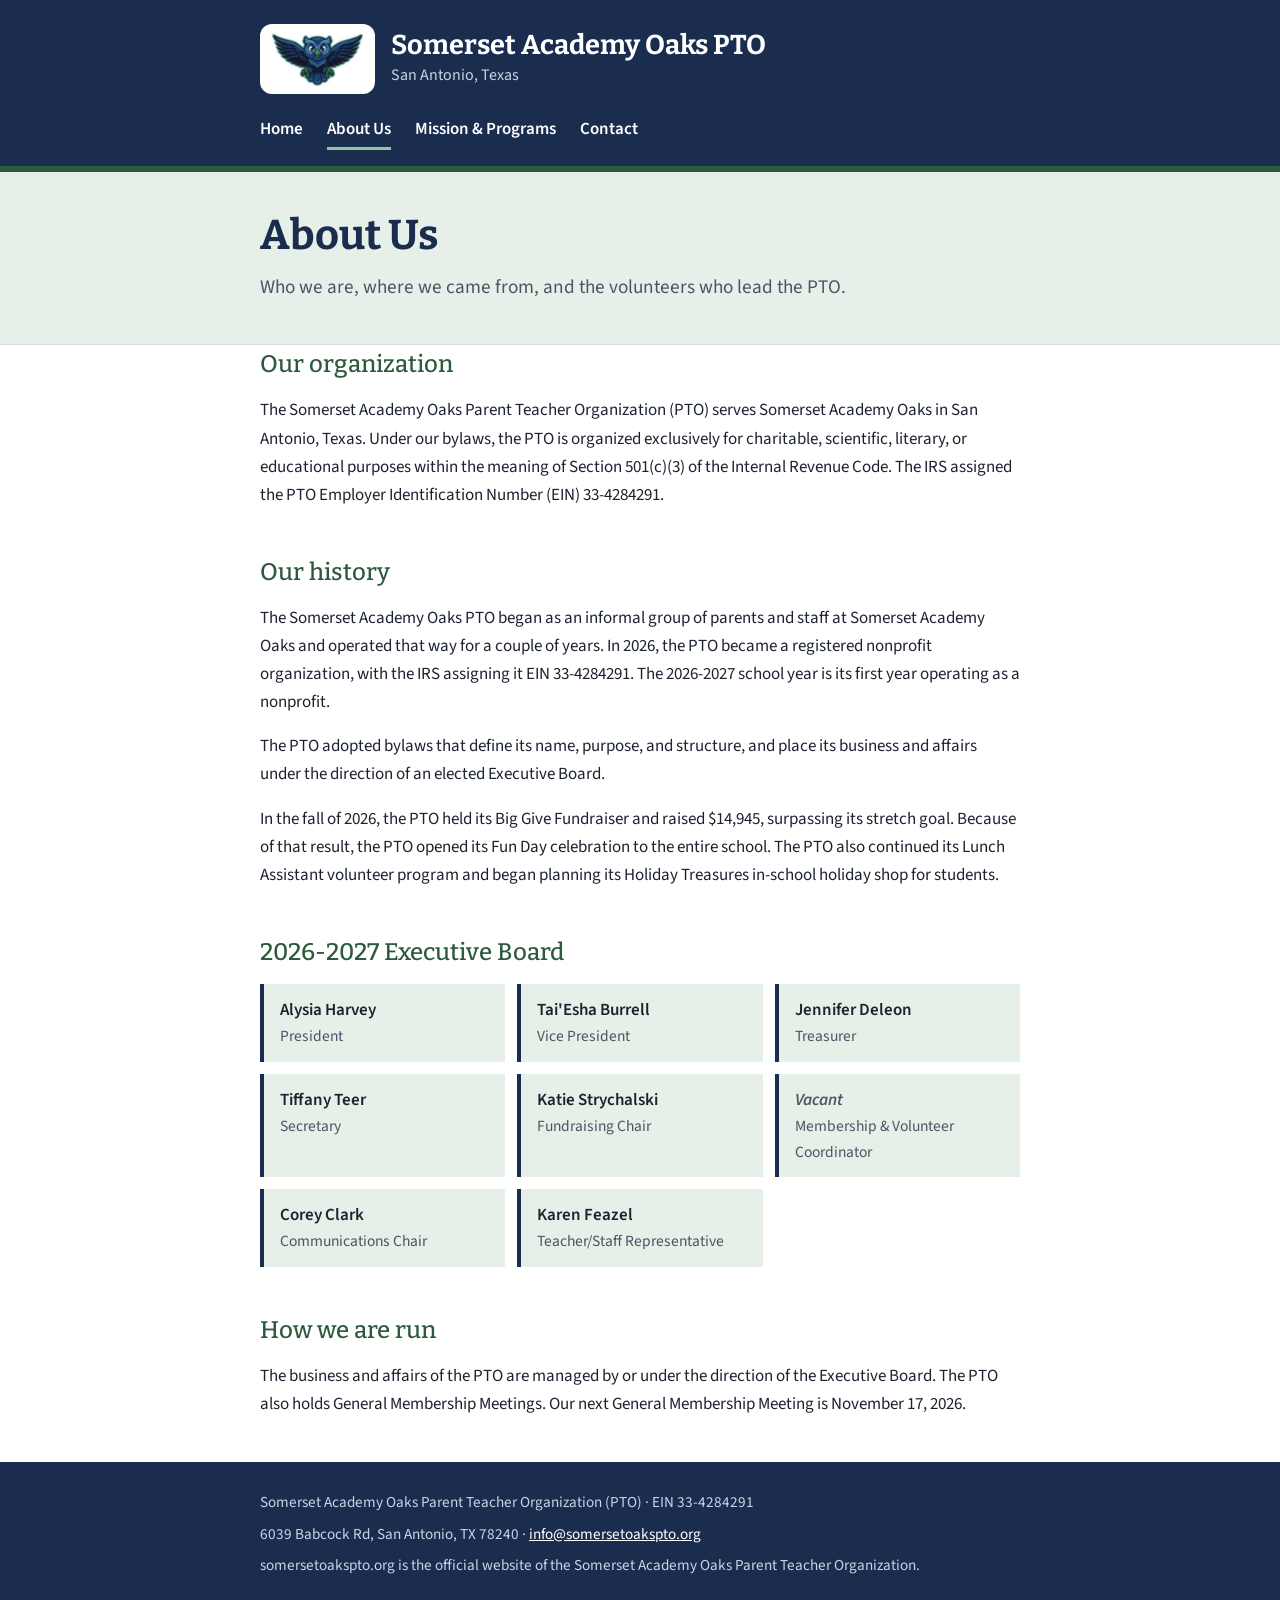
==== about.html @ 8867a259 "Add files via upload" ====
<!DOCTYPE html>
<html lang="en">
<head>
<meta charset="utf-8">
<meta name="viewport" content="width=device-width, initial-scale=1">
<title>About Us | Somerset Academy Oaks PTO</title>
<meta name="description" content="Somerset Academy Oaks Parent Teacher Organization (PTO), a nonprofit in San Antonio, Texas. EIN 33-4284291.">
<link rel="icon" href="owl.png">
<link rel="preconnect" href="https://fonts.googleapis.com">
<link rel="preconnect" href="https://fonts.gstatic.com" crossorigin>
<link href="https://fonts.googleapis.com/css2?family=Bitter:wght@500;700&family=Source+Sans+3:wght@400;600&display=swap" rel="stylesheet">
<link rel="stylesheet" href="styles.css">
</head>
<body>

<header>
  <div class="wrap">
    <a class="brand" href="index.html">
      <span class="mark"><img src="owl.png" alt="Somerset Academy Oaks owl" width="96" height="57"></span>
      <span>
        <span class="brand-name">Somerset Academy Oaks PTO</span>
        <span class="brand-place">San Antonio, Texas</span>
      </span>
    </a>
    <nav aria-label="Main">
      <ul>
        <li><a href="index.html">Home</a></li>
        <li><a href="about.html" aria-current="page">About Us</a></li>
        <li><a href="mission.html">Mission &amp; Programs</a></li>
        <li><a href="contact.html">Contact</a></li>
      </ul>
    </nav>
  </div>
</header>

<div class="hero">
  <div class="wrap">
    <h1>About Us</h1>
    <p class="lede">Who we are, where we came from, and the volunteers who lead the PTO.</p>
  </div>
</div>

<main class="wrap">
  <section aria-labelledby="org">
    <h2 id="org">Our organization</h2>
    <p>The Somerset Academy Oaks Parent Teacher Organization (PTO) serves Somerset Academy Oaks in San Antonio, Texas. Under our bylaws, the PTO is organized exclusively for charitable, scientific, literary, or educational purposes within the meaning of Section 501(c)(3) of the Internal Revenue Code. The IRS assigned the PTO Employer Identification Number (EIN) 33-4284291.</p>
  </section>

  <section aria-labelledby="history">
    <h2 id="history">Our history</h2>
    <p>The Somerset Academy Oaks PTO began as an informal group of parents and staff at Somerset Academy Oaks and operated that way for a couple of years. In 2026, the PTO became a registered nonprofit organization, with the IRS assigning it EIN 33-4284291. The 2026-2027 school year is its first year operating as a nonprofit.</p>
    <p>The PTO adopted bylaws that define its name, purpose, and structure, and place its business and affairs under the direction of an elected Executive Board.</p>
    <p>In the fall of 2026, the PTO held its Big Give Fundraiser and raised $14,945, surpassing its stretch goal. Because of that result, the PTO opened its Fun Day celebration to the entire school. The PTO also continued its Lunch Assistant volunteer program and began planning its Holiday Treasures in-school holiday shop for students.</p>
  </section>

  <section aria-labelledby="board">
    <h2 id="board">2026-2027 Executive Board</h2>
    <ul class="board">
      <li><span class="name">Alysia Harvey</span><span class="role">President</span></li>
      <li><span class="name">Tai'Esha Burrell</span><span class="role">Vice President</span></li>
      <li><span class="name">Jennifer Deleon</span><span class="role">Treasurer</span></li>
      <li><span class="name">Tiffany Teer</span><span class="role">Secretary</span></li>
      <li><span class="name">Katie Strychalski</span><span class="role">Fundraising Chair</span></li>
      <li class="vacant"><span class="name">Vacant</span><span class="role">Membership &amp; Volunteer Coordinator</span></li>
      <li><span class="name">Corey Clark</span><span class="role">Communications Chair</span></li>
      <li><span class="name">Karen Feazel</span><span class="role">Teacher/Staff Representative</span></li>
    </ul>
  </section>

  <section aria-labelledby="gov">
    <h2 id="gov">How we are run</h2>
    <p>The business and affairs of the PTO are managed by or under the direction of the Executive Board. The PTO also holds General Membership Meetings. Our next General Membership Meeting is November 17, 2026.</p>
  </section>
</main>

<footer>
  <div class="wrap">
    <p>Somerset Academy Oaks Parent Teacher Organization (PTO) &middot; EIN 33-4284291</p>
    <p>6039 Babcock Rd, San Antonio, TX 78240 &middot; <a href="mailto:info@somersetoakspto.org">info@somersetoakspto.org</a></p>
    <p>somersetoakspto.org is the official website of the Somerset Academy Oaks Parent Teacher Organization.</p>
  </div>
</footer>

</body>
</html>
---- styles.css ----
:root {
  --navy: #1B2D4F;
  --forest: #2D5A3D;
  --forest-soft: #E6EFE8;
  --paper: #FFFFFF;
  --ink: #1C2330;
  --muted: #4A5566;
  --rule: #D3DCE3;
  --on-navy: #FFFFFF;
  --on-navy-muted: #C9D4E6;
  color-scheme: light dark;
}
@media (prefers-color-scheme: dark) {
  :root {
    --navy: #13213B;
    --forest: #8CC7A0;
    --forest-soft: #1A2A22;
    --paper: #0F1624;
    --ink: #E7ECF3;
    --muted: #AEB9C9;
    --rule: #2B3A52;
    --on-navy-muted: #B8C6DD;
  }
}
* { box-sizing: border-box; }
html, body { margin: 0; }
body {
  background: var(--paper);
  color: var(--ink);
  font: 400 1.0625rem/1.65 "Source Sans 3", "Segoe UI", Arial, sans-serif;
}
a { color: var(--forest); }
a:focus-visible { outline: 3px solid var(--forest); outline-offset: 2px; }
.wrap { max-width: 50rem; margin: 0 auto; padding: 0 1.25rem; }

header { background: var(--navy); color: var(--on-navy); border-bottom: 6px solid var(--forest); }
.brand { display: flex; align-items: center; gap: 1rem; padding: 1.5rem 0 1rem; text-decoration: none; color: inherit; }
.mark { background: #FFFFFF; border-radius: 12px; padding: 0.4rem 0.6rem; flex-shrink: 0; }
.mark img { display: block; width: 96px; height: auto; }
.brand-name { font-family: "Bitter", Georgia, serif; font-weight: 700; font-size: clamp(1.25rem, 3.5vw, 1.7rem); line-height: 1.2; display: block; }
.brand-place { color: var(--on-navy-muted); font-size: 1rem; display: block; }

nav ul { list-style: none; margin: 0; padding: 0 0 1rem; display: flex; flex-wrap: wrap; gap: 0.25rem 1.5rem; }
nav a { color: var(--on-navy); text-decoration: none; font-weight: 600; padding: 0.3rem 0; display: inline-block; border-bottom: 3px solid transparent; }
nav a:hover { border-bottom-color: var(--on-navy-muted); }
nav a[aria-current="page"] { border-bottom-color: #8CC7A0; }

.hero { background: var(--forest-soft); padding: 2.5rem 0; border-bottom: 1px solid var(--rule); }
h1 { font-family: "Bitter", Georgia, serif; font-weight: 700; font-size: clamp(1.9rem, 5vw, 2.6rem); line-height: 1.15; color: var(--navy); margin: 0 0 0.75rem; }
@media (prefers-color-scheme: dark) { h1 { color: var(--ink); } }
.lede { font-size: 1.2rem; color: var(--muted); margin: 0; max-width: 40rem; }

main { padding: 2.5rem 0 3rem; }
section { margin-bottom: 2.75rem; }
h2 { font-family: "Bitter", Georgia, serif; font-weight: 500; font-size: 1.5rem; color: var(--forest); margin: 0 0 0.75rem; }
h3 { font-size: 1.1rem; margin: 0 0 0.35rem; }
p { margin: 0 0 1rem; }
ul.plain { padding-left: 1.2rem; margin: 0 0 1rem; }
ul.plain li { margin-bottom: 0.4rem; }

.cards { list-style: none; margin: 0; padding: 0; display: grid; grid-template-columns: repeat(auto-fill, minmax(14rem, 1fr)); gap: 0.85rem; }
.cards li { background: var(--forest-soft); border-left: 4px solid var(--navy); padding: 1rem 1.1rem; }
@media (prefers-color-scheme: dark) { .cards li { border-left-color: var(--forest); } }
.cards p { margin: 0; color: var(--muted); font-size: 0.98rem; }
.cards a { font-weight: 600; }

.stat { font-family: "Bitter", Georgia, serif; font-size: 2.4rem; font-weight: 700; color: var(--forest); line-height: 1; margin: 0 0 0.3rem; }

.board { list-style: none; margin: 0; padding: 0; display: grid; grid-template-columns: repeat(auto-fill, minmax(13rem, 1fr)); gap: 0.75rem; }
.board li { background: var(--forest-soft); border-left: 4px solid var(--navy); padding: 0.75rem 1rem; }
@media (prefers-color-scheme: dark) { .board li { border-left-color: var(--forest); } }
.board .name { display: block; font-weight: 600; }
.board .role { display: block; color: var(--muted); font-size: 0.97rem; }
.board .vacant .name { font-style: italic; color: var(--muted); }

.details { border-left: 4px solid var(--forest); padding: 0.25rem 0 0.25rem 1.25rem; }
dl { margin: 0; display: grid; grid-template-columns: max-content 1fr; gap: 0.6rem 1.5rem; }
dt { font-weight: 600; color: var(--muted); }
dd { margin: 0; }
address { font-style: normal; }
@media (max-width: 560px) {
  dl { grid-template-columns: 1fr; gap: 0.15rem; }
  dd { margin-bottom: 0.75rem; }
  .mark img { width: 72px; }
}

footer { background: var(--navy); color: var(--on-navy-muted); padding: 1.75rem 0 2.25rem; font-size: 0.95rem; }
footer p { margin: 0 0 0.4rem; }
footer a { color: var(--on-navy); }
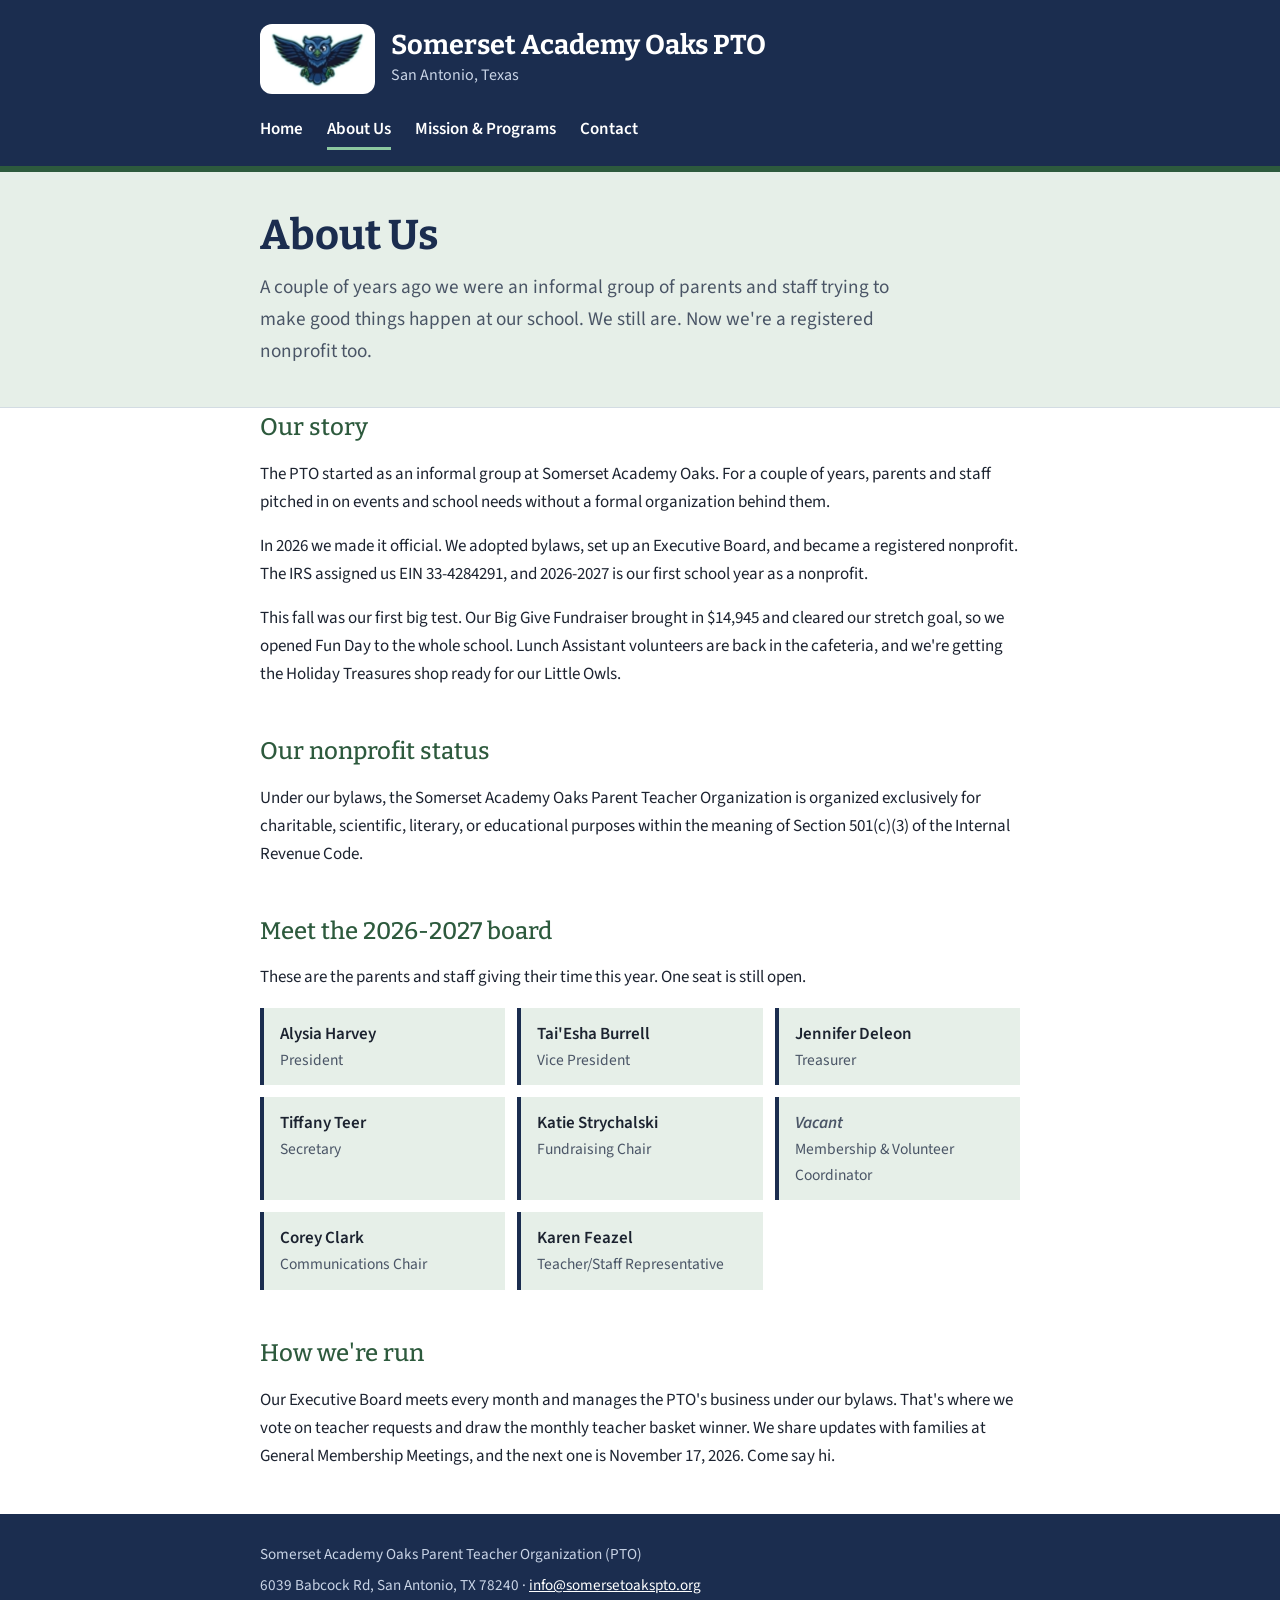
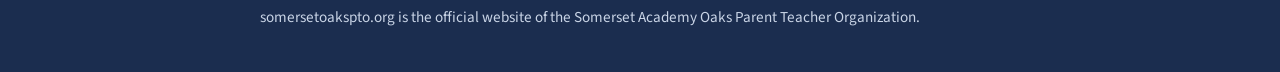
==== commit 45eb79d9: "Add files via upload" ====
--- a/about.html
+++ b/about.html
@@ -36,25 +36,26 @@
 <div class="hero">
   <div class="wrap">
     <h1>About Us</h1>
-    <p class="lede">Who we are, where we came from, and the volunteers who lead the PTO.</p>
+    <p class="lede">A couple of years ago we were an informal group of parents and staff trying to make good things happen at our school. We still are. Now we're a registered nonprofit too.</p>
   </div>
 </div>
 
 <main class="wrap">
-  <section aria-labelledby="org">
-    <h2 id="org">Our organization</h2>
-    <p>The Somerset Academy Oaks Parent Teacher Organization (PTO) serves Somerset Academy Oaks in San Antonio, Texas. Under our bylaws, the PTO is organized exclusively for charitable, scientific, literary, or educational purposes within the meaning of Section 501(c)(3) of the Internal Revenue Code. The IRS assigned the PTO Employer Identification Number (EIN) 33-4284291.</p>
+  <section aria-labelledby="story">
+    <h2 id="story">Our story</h2>
+    <p>The PTO started as an informal group at Somerset Academy Oaks. For a couple of years, parents and staff pitched in on events and school needs without a formal organization behind them.</p>
+    <p>In 2026 we made it official. We adopted bylaws, set up an Executive Board, and became a registered nonprofit. The IRS assigned us EIN 33-4284291, and 2026-2027 is our first school year as a nonprofit.</p>
+    <p>This fall was our first big test. Our Big Give Fundraiser brought in $14,945 and cleared our stretch goal, so we opened Fun Day to the whole school. Lunch Assistant volunteers are back in the cafeteria, and we're getting the Holiday Treasures shop ready for our Little Owls.</p>
   </section>
 
-  <section aria-labelledby="history">
-    <h2 id="history">Our history</h2>
-    <p>The Somerset Academy Oaks PTO began as an informal group of parents and staff at Somerset Academy Oaks and operated that way for a couple of years. In 2026, the PTO became a registered nonprofit organization, with the IRS assigning it EIN 33-4284291. The 2026-2027 school year is its first year operating as a nonprofit.</p>
-    <p>The PTO adopted bylaws that define its name, purpose, and structure, and place its business and affairs under the direction of an elected Executive Board.</p>
-    <p>In the fall of 2026, the PTO held its Big Give Fundraiser and raised $14,945, surpassing its stretch goal. Because of that result, the PTO opened its Fun Day celebration to the entire school. The PTO also continued its Lunch Assistant volunteer program and began planning its Holiday Treasures in-school holiday shop for students.</p>
+  <section aria-labelledby="status">
+    <h2 id="status">Our nonprofit status</h2>
+    <p>Under our bylaws, the Somerset Academy Oaks Parent Teacher Organization is organized exclusively for charitable, scientific, literary, or educational purposes within the meaning of Section 501(c)(3) of the Internal Revenue Code.</p>
   </section>
 
   <section aria-labelledby="board">
-    <h2 id="board">2026-2027 Executive Board</h2>
+    <h2 id="board">Meet the 2026-2027 board</h2>
+    <p>These are the parents and staff giving their time this year. One seat is still open.</p>
     <ul class="board">
       <li><span class="name">Alysia Harvey</span><span class="role">President</span></li>
       <li><span class="name">Tai'Esha Burrell</span><span class="role">Vice President</span></li>
@@ -68,14 +69,14 @@
   </section>
 
   <section aria-labelledby="gov">
-    <h2 id="gov">How we are run</h2>
-    <p>The business and affairs of the PTO are managed by or under the direction of the Executive Board. The PTO also holds General Membership Meetings. Our next General Membership Meeting is November 17, 2026.</p>
+    <h2 id="gov">How we're run</h2>
+    <p>Our Executive Board meets every month and manages the PTO's business under our bylaws. That's where we vote on teacher requests and draw the monthly teacher basket winner. We share updates with families at General Membership Meetings, and the next one is November 17, 2026. Come say hi.</p>
   </section>
 </main>
 
 <footer>
   <div class="wrap">
-    <p>Somerset Academy Oaks Parent Teacher Organization (PTO) &middot; EIN 33-4284291</p>
+    <p>Somerset Academy Oaks Parent Teacher Organization (PTO)</p>
     <p>6039 Babcock Rd, San Antonio, TX 78240 &middot; <a href="mailto:info@somersetoakspto.org">info@somersetoakspto.org</a></p>
     <p>somersetoakspto.org is the official website of the Somerset Academy Oaks Parent Teacher Organization.</p>
   </div>
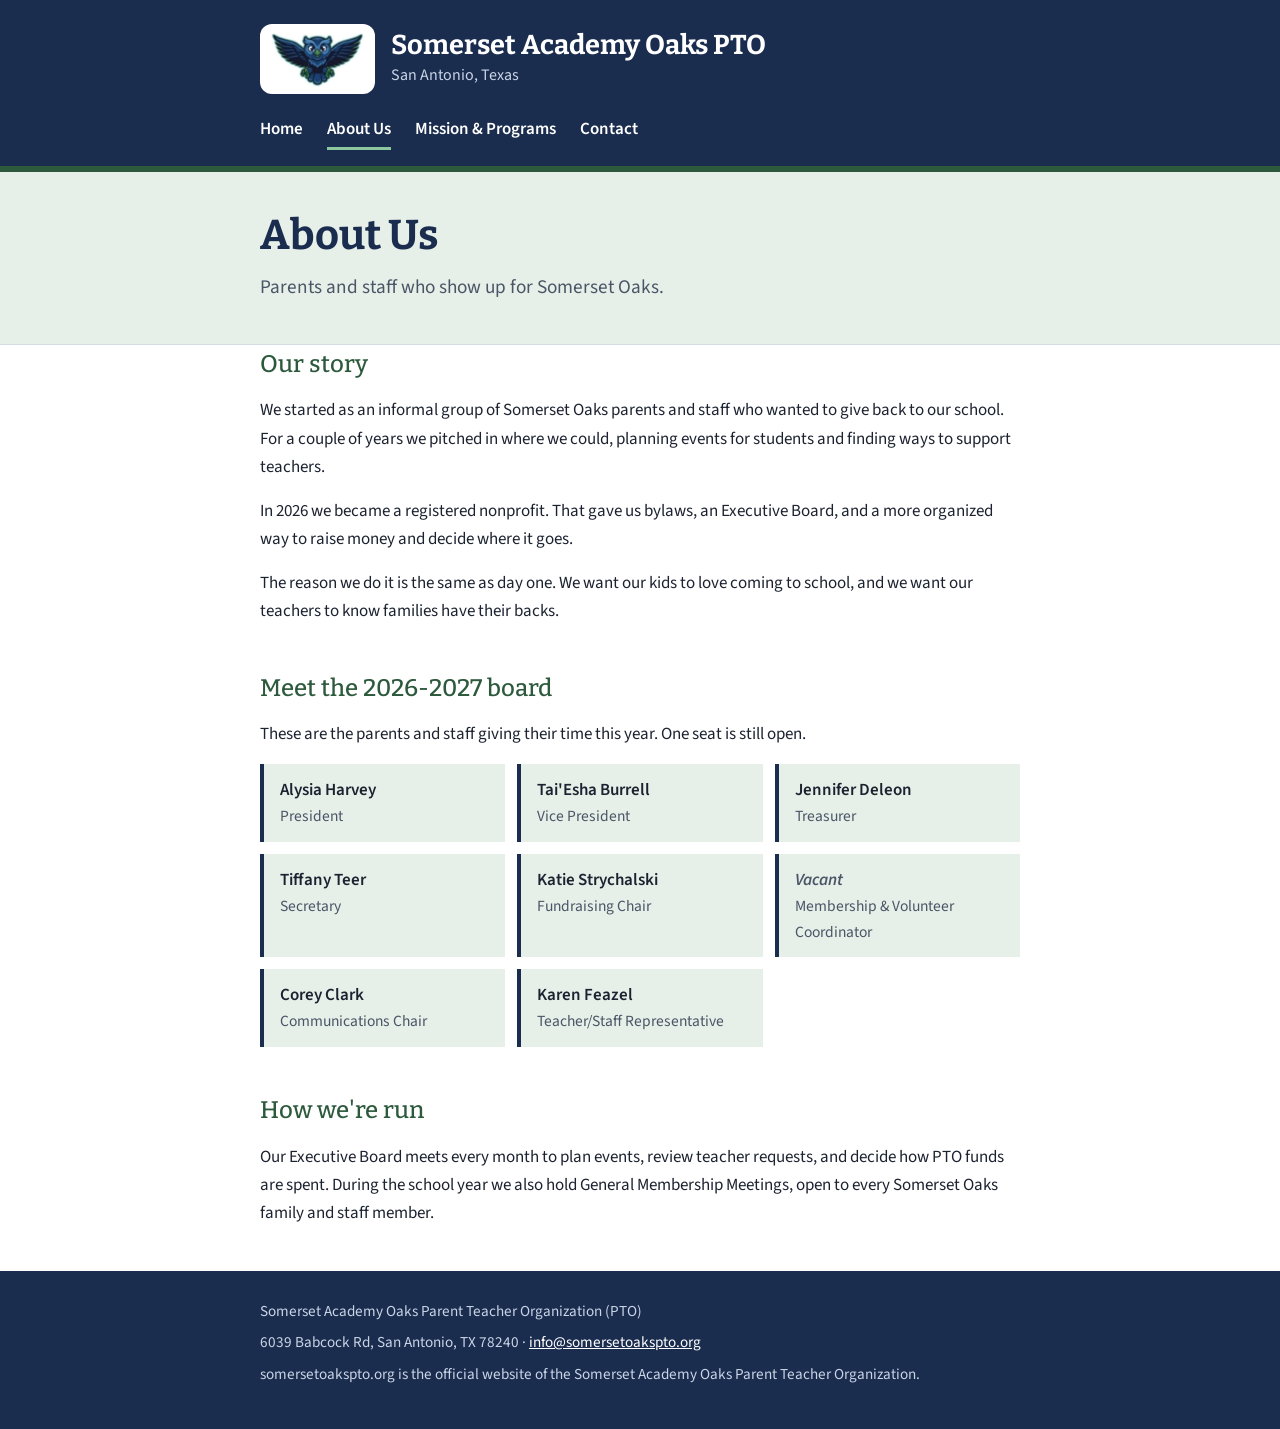
==== commit 5b3053d3: "Add files via upload" ====
--- a/about.html
+++ b/about.html
@@ -36,22 +36,18 @@
 <div class="hero">
   <div class="wrap">
     <h1>About Us</h1>
-    <p class="lede">A couple of years ago we were an informal group of parents and staff trying to make good things happen at our school. We still are. Now we're a registered nonprofit too.</p>
+    <p class="lede">Parents and staff who show up for Somerset Oaks.</p>
   </div>
 </div>
 
 <main class="wrap">
   <section aria-labelledby="story">
     <h2 id="story">Our story</h2>
-    <p>The PTO started as an informal group at Somerset Academy Oaks. For a couple of years, parents and staff pitched in on events and school needs without a formal organization behind them.</p>
-    <p>In 2026 we made it official. We adopted bylaws, set up an Executive Board, and became a registered nonprofit. The IRS assigned us EIN 33-4284291, and 2026-2027 is our first school year as a nonprofit.</p>
-    <p>This fall was our first big test. Our Big Give Fundraiser brought in $14,945 and cleared our stretch goal, so we opened Fun Day to the whole school. Lunch Assistant volunteers are back in the cafeteria, and we're getting the Holiday Treasures shop ready for our Little Owls.</p>
+    <p>We started as an informal group of Somerset Oaks parents and staff who wanted to give back to our school. For a couple of years we pitched in where we could, planning events for students and finding ways to support teachers.</p>
+    <p>In 2026 we became a registered nonprofit. That gave us bylaws, an Executive Board, and a more organized way to raise money and decide where it goes.</p>
+    <p>The reason we do it is the same as day one. We want our kids to love coming to school, and we want our teachers to know families have their backs.</p>
   </section>
 
-  <section aria-labelledby="status">
-    <h2 id="status">Our nonprofit status</h2>
-    <p>Under our bylaws, the Somerset Academy Oaks Parent Teacher Organization is organized exclusively for charitable, scientific, literary, or educational purposes within the meaning of Section 501(c)(3) of the Internal Revenue Code.</p>
-  </section>
 
   <section aria-labelledby="board">
     <h2 id="board">Meet the 2026-2027 board</h2>
@@ -70,7 +66,7 @@
 
   <section aria-labelledby="gov">
     <h2 id="gov">How we're run</h2>
-    <p>Our Executive Board meets every month and manages the PTO's business under our bylaws. That's where we vote on teacher requests and draw the monthly teacher basket winner. We share updates with families at General Membership Meetings, and the next one is November 17, 2026. Come say hi.</p>
+    <p>Our Executive Board meets every month to plan events, review teacher requests, and decide how PTO funds are spent. During the school year we also hold General Membership Meetings, open to every Somerset Oaks family and staff member.</p>
   </section>
 </main>
 
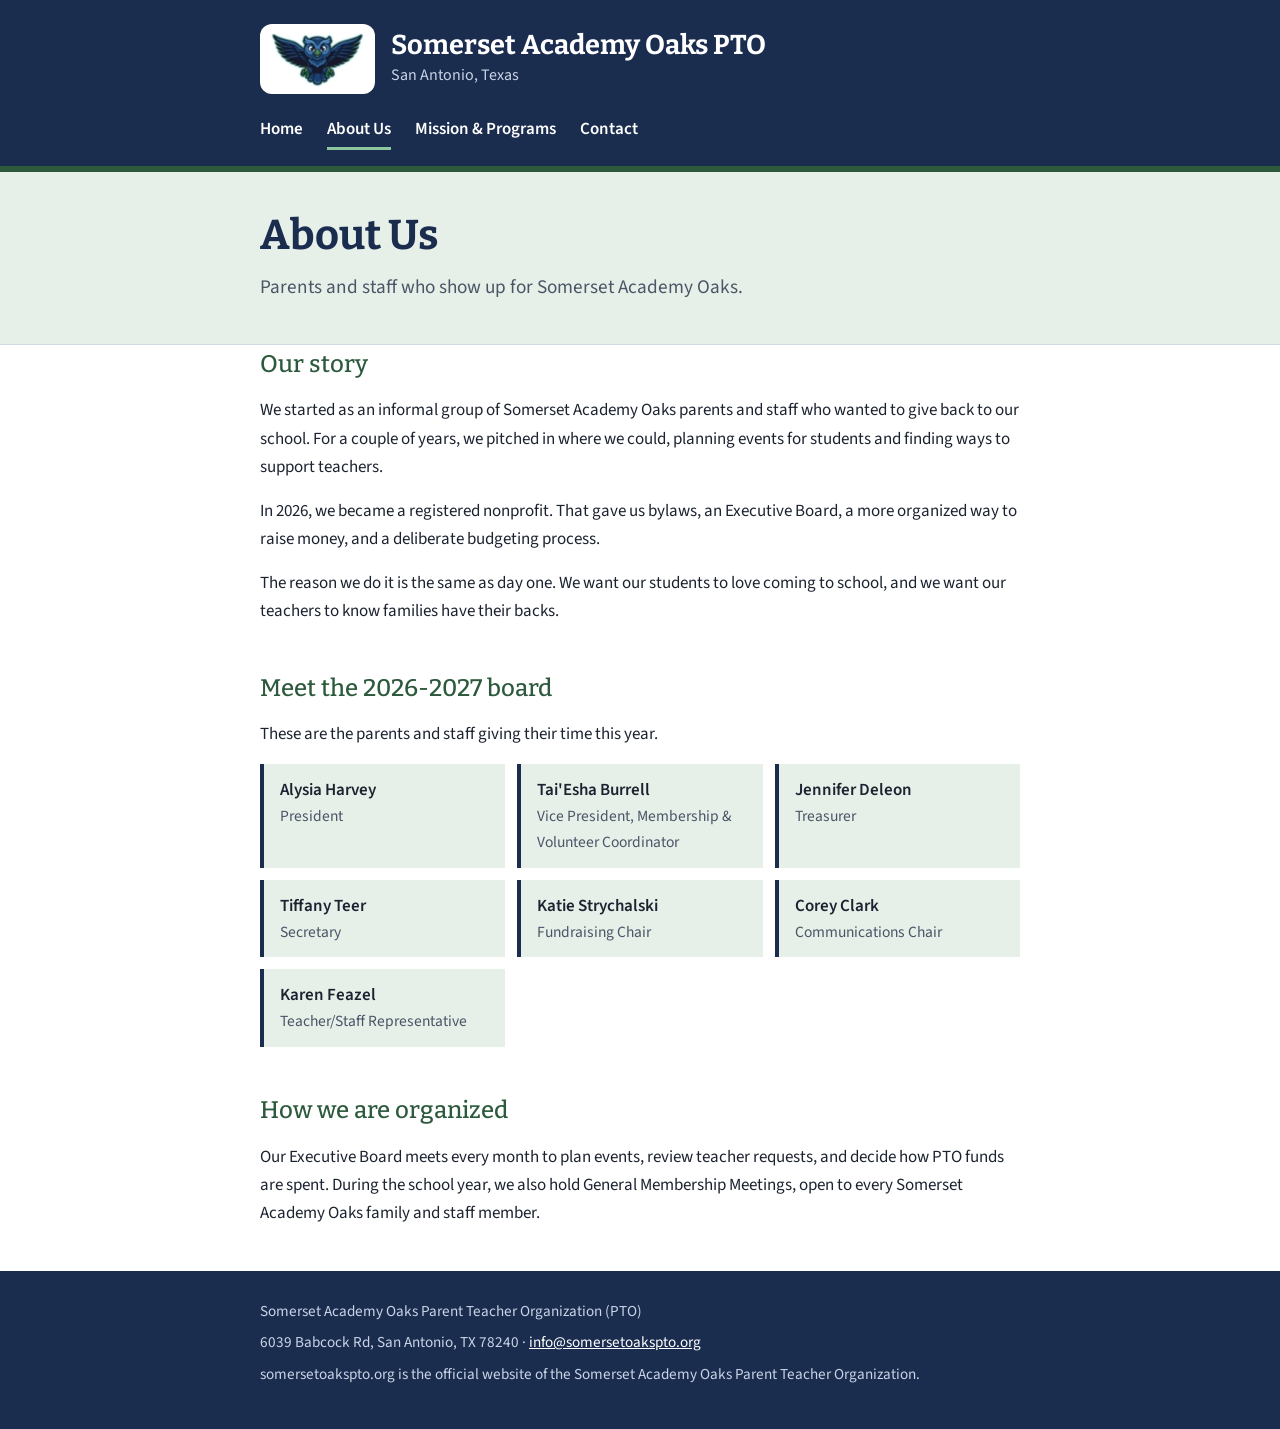
==== commit d5da23c0: "Add files via upload" ====
--- a/about.html
+++ b/about.html
@@ -36,37 +36,36 @@
 <div class="hero">
   <div class="wrap">
     <h1>About Us</h1>
-    <p class="lede">Parents and staff who show up for Somerset Oaks.</p>
+    <p class="lede">Parents and staff who show up for Somerset Academy Oaks.</p>
   </div>
 </div>
 
 <main class="wrap">
   <section aria-labelledby="story">
     <h2 id="story">Our story</h2>
-    <p>We started as an informal group of Somerset Oaks parents and staff who wanted to give back to our school. For a couple of years we pitched in where we could, planning events for students and finding ways to support teachers.</p>
-    <p>In 2026 we became a registered nonprofit. That gave us bylaws, an Executive Board, and a more organized way to raise money and decide where it goes.</p>
-    <p>The reason we do it is the same as day one. We want our kids to love coming to school, and we want our teachers to know families have their backs.</p>
+    <p>We started as an informal group of Somerset Academy Oaks parents and staff who wanted to give back to our school. For a couple of years, we pitched in where we could, planning events for students and finding ways to support teachers.</p>
+    <p>In 2026, we became a registered nonprofit. That gave us bylaws, an Executive Board, a more organized way to raise money, and a deliberate budgeting process.</p>
+    <p>The reason we do it is the same as day one. We want our students to love coming to school, and we want our teachers to know families have their backs.</p>
   </section>
 
 
   <section aria-labelledby="board">
     <h2 id="board">Meet the 2026-2027 board</h2>
-    <p>These are the parents and staff giving their time this year. One seat is still open.</p>
+    <p>These are the parents and staff giving their time this year.</p>
     <ul class="board">
       <li><span class="name">Alysia Harvey</span><span class="role">President</span></li>
-      <li><span class="name">Tai'Esha Burrell</span><span class="role">Vice President</span></li>
+      <li><span class="name">Tai'Esha Burrell</span><span class="role">Vice President, Membership &amp; Volunteer Coordinator</span></li>
       <li><span class="name">Jennifer Deleon</span><span class="role">Treasurer</span></li>
       <li><span class="name">Tiffany Teer</span><span class="role">Secretary</span></li>
       <li><span class="name">Katie Strychalski</span><span class="role">Fundraising Chair</span></li>
-      <li class="vacant"><span class="name">Vacant</span><span class="role">Membership &amp; Volunteer Coordinator</span></li>
       <li><span class="name">Corey Clark</span><span class="role">Communications Chair</span></li>
       <li><span class="name">Karen Feazel</span><span class="role">Teacher/Staff Representative</span></li>
     </ul>
   </section>
 
   <section aria-labelledby="gov">
-    <h2 id="gov">How we're run</h2>
-    <p>Our Executive Board meets every month to plan events, review teacher requests, and decide how PTO funds are spent. During the school year we also hold General Membership Meetings, open to every Somerset Oaks family and staff member.</p>
+    <h2 id="gov">How we are organized</h2>
+    <p>Our Executive Board meets every month to plan events, review teacher requests, and decide how PTO funds are spent. During the school year, we also hold General Membership Meetings, open to every Somerset Academy Oaks family and staff member.</p>
   </section>
 </main>
 
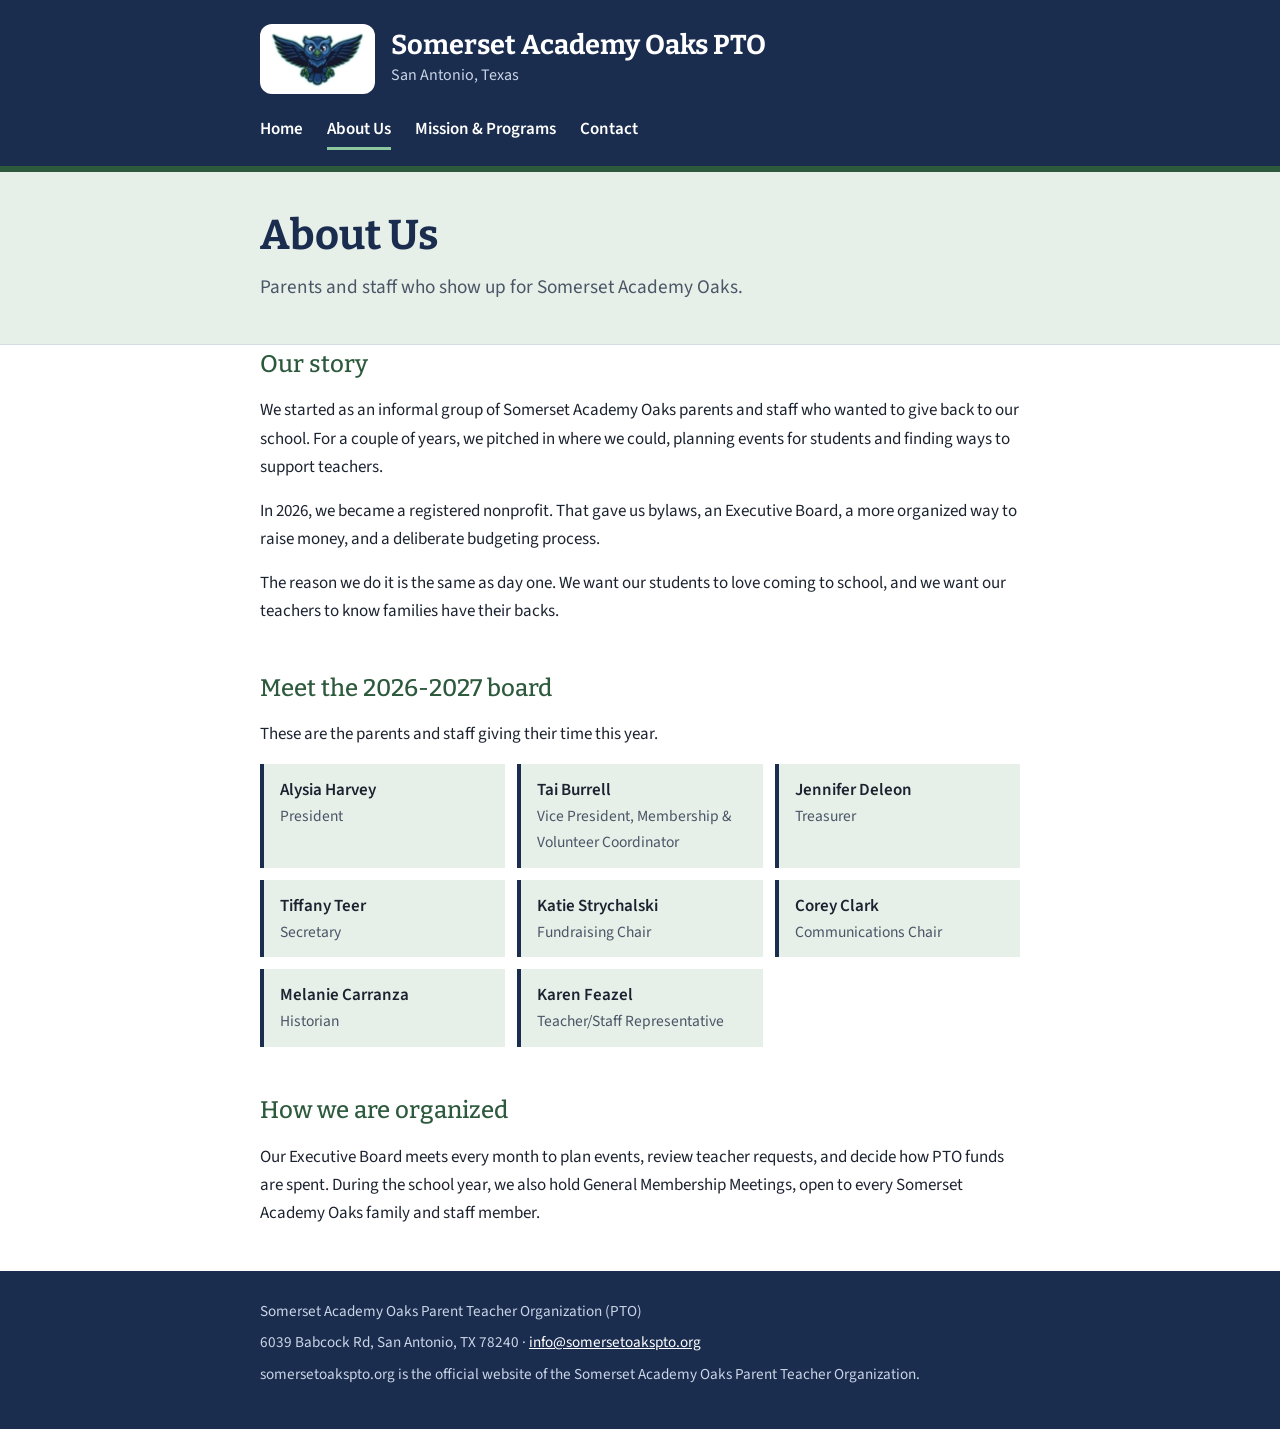
==== commit dd6d88cb: "Revise board member list for 2026-2027 Updated board member list for the 2026-2027 term, adding Mela" ====
--- a/about.html
+++ b/about.html
@@ -52,15 +52,18 @@
   <section aria-labelledby="board">
     <h2 id="board">Meet the 2026-2027 board</h2>
     <p>These are the parents and staff giving their time this year.</p>
-    <ul class="board">
-      <li><span class="name">Alysia Harvey</span><span class="role">President</span></li>
-      <li><span class="name">Tai'Esha Burrell</span><span class="role">Vice President, Membership &amp; Volunteer Coordinator</span></li>
-      <li><span class="name">Jennifer Deleon</span><span class="role">Treasurer</span></li>
-      <li><span class="name">Tiffany Teer</span><span class="role">Secretary</span></li>
-      <li><span class="name">Katie Strychalski</span><span class="role">Fundraising Chair</span></li>
-      <li><span class="name">Corey Clark</span><span class="role">Communications Chair</span></li>
-      <li><span class="name">Karen Feazel</span><span class="role">Teacher/Staff Representative</span></li>
-    </ul>
+    
+<ul class="board">
+  <li><span class="name">Alysia Harvey</span><span class="role">President</span></li>
+  <li><span class="name">Tai Burrell</span><span class="role">Vice President, Membership &amp; Volunteer Coordinator</span></li>
+  <li><span class="name">Jennifer Deleon</span><span class="role">Treasurer</span></li>
+  <li><span class="name">Tiffany Teer</span><span class="role">Secretary</span></li>
+  <li><span class="name">Katie Strychalski</span><span class="role">Fundraising Chair</span></li>
+  <li><span class="name">Corey Clark</span><span class="role">Communications Chair</span></li>
+  <li><span class="name">Melanie Carranza</span><span class="role">Historian</span></li>
+  <li><span class="name">Karen Feazel</span><span class="role">Teacher/Staff Representative</span></li>
+</ul>
+
   </section>
 
   <section aria-labelledby="gov">
